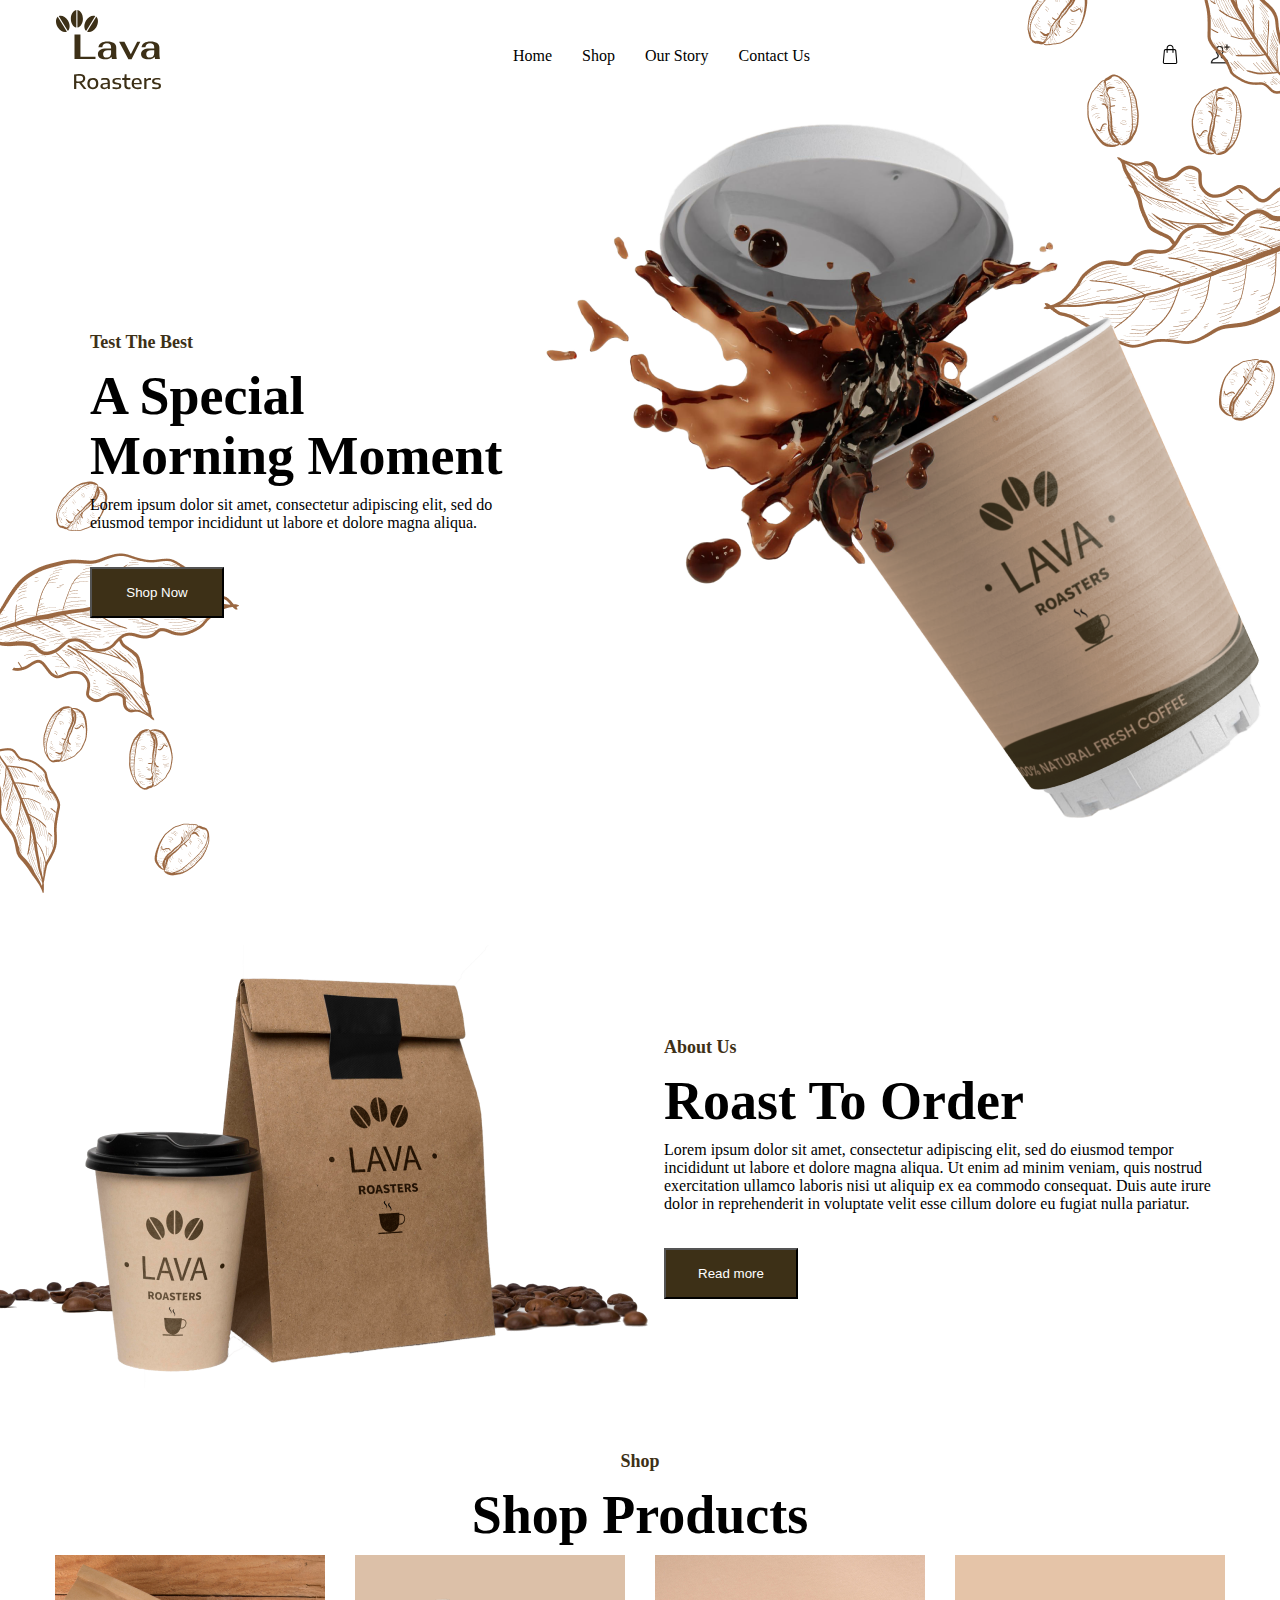
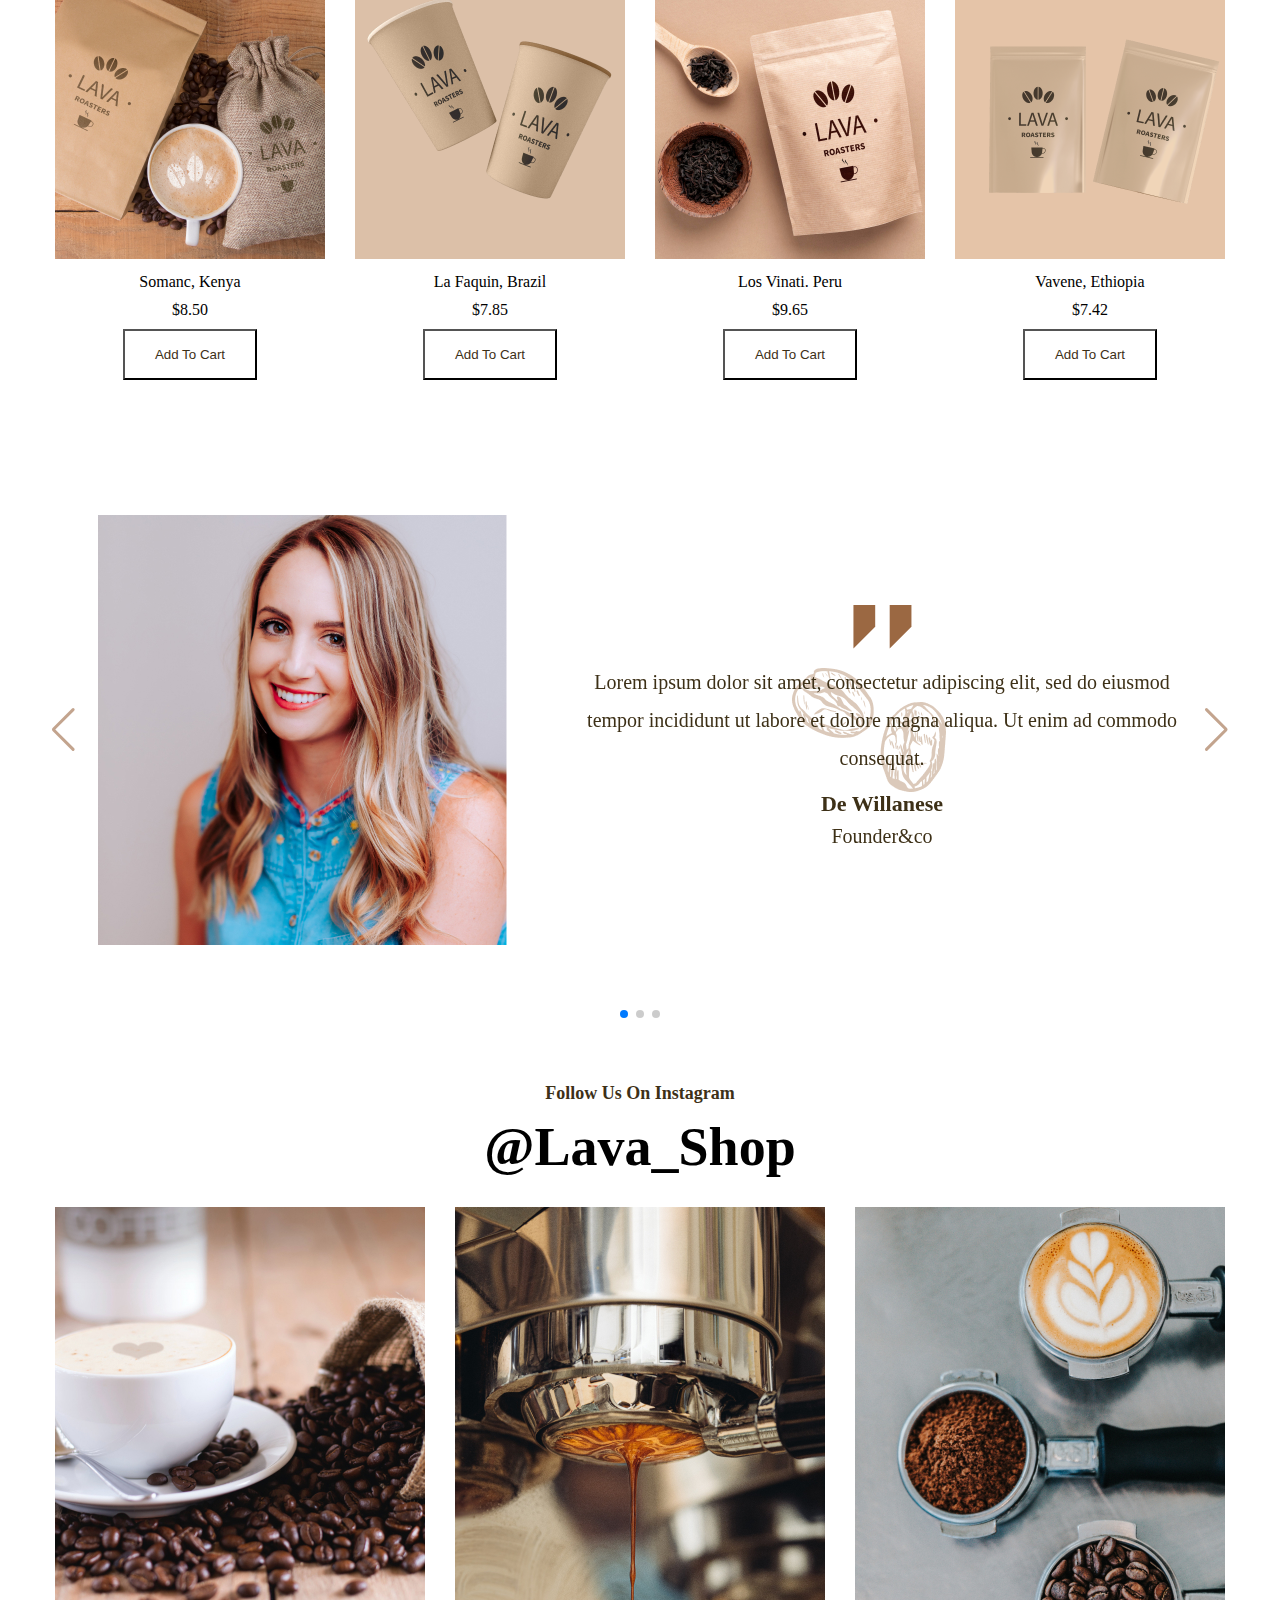
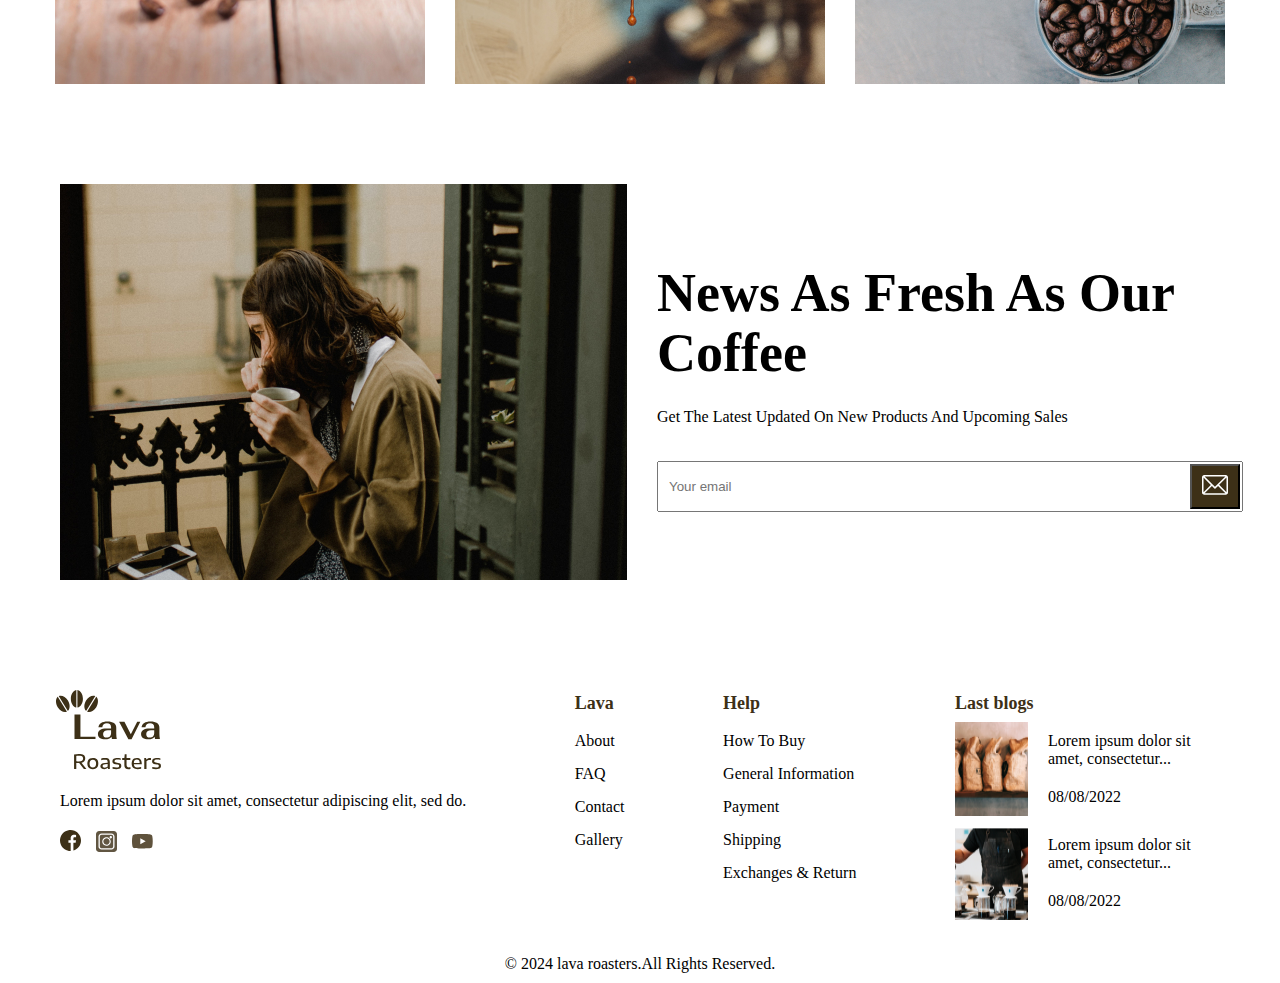
==== index.html @ 175c888f "05.05" ====
<!DOCTYPE html>
<html lang="en">
<head>
    <link
            rel="stylesheet"
            href="https://cdn.jsdelivr.net/npm/swiper@11/swiper-bundle.min.css"
    />
    <link rel="stylesheet" href="css/style.css">
    <meta charset="UTF-8">
    <title>Lava Roasters</title>
</head>
<body>
<div class="container">
    <header class="header">
        <nav class="header__menu">
            <a href="index.html"><img src="images/icons/logo.svg" alt="logo Lava Roasters" class="logo"></a>
            <ul class="header__menu-list">
                <li class="header__menu-item">
                    <ul class="header__menu-sublist">
                        <li class="header__menu-item"><a href="index.html" class="link">Home</a></li>
                        <li class="header__menu-item"><a href="shop.html" class="link">Shop</a></li>
                        <li class="header__menu-item"><a href="story.html" class="link">Our Story</a></li>
                        <li class="header__menu-item"><a href="contact-us.html" class="link">Contact Us</a></li>
                    </ul>
                </li>
                <li class="header__menu-item">
                    <ul class="header__menu-sublist">
                        <li class="header__menu-item"><a id="cart" href="#" class="link">
                            <img src="images/icons/cart.svg" alt="cart" class="header__menu-img"></a></li>
                        <li class="header__menu-item"><a id="logIn" href="#" class="link">
                            <img id="profile" src="images/icons/logIn.png" alt="profile" class="header__menu-img"></a></li>
                    </ul>
                </li>
            </ul>
        </nav>
    </header>

    <main class="main">
        <img id="list-left" src="images/icons/list-left.png" alt="list-left">
        <img id="list-right" src="images/icons/list-right.png" alt="list-right">
        <section class="main-section">
            <div class="main-section__content">
                <p class="text-18px">Test The Best</p>
                <h1 class="main-title">A Special <br>
                    Morning Moment</h1>
                <p class="text">Lorem ipsum dolor sit amet, consectetur adipiscing elit, sed do eiusmod tempor incididunt ut labore et dolore magna aliqua.</p>
                <button class="button">Shop Now</button>
            </div>
            <img id="main-cup" src="images/main-cup.png" alt="main-cup">
        </section>

        <section class="about-us">
            <img id="grains" src="images/grains.png" alt="grains">
            <img id="full-set" src="images/full-set.png" alt="full-set">
            <div class="main-section__content">
                <p class="text-18px">About Us</p>
                <h2 class="main-title">Roast To Order</h2>
                <p class="text">Lorem ipsum dolor sit amet, consectetur adipiscing elit, sed
                    do eiusmod tempor incididunt ut labore et dolore magna aliqua. Ut enim
                    ad minim veniam, quis nostrud exercitation ullamco laboris nisi ut aliquip
                    ex ea commodo consequat. Duis aute irure dolor in reprehenderit in voluptate
                    velit esse cillum dolore eu fugiat nulla pariatur.</p>
                <button class="button"><a href="about-us.html" class="link">Read more</a></button>
            </div>
        </section>

        <section class="products">
            <p class="text-18px">Shop</p>
            <h2 class="main-title">Shop Products</h2>
            <div class="product__cards">
                <div class="product__card">
                    <img src="images/cards/card1.jpg" alt="card1" class="product__card-img">
                    <p class="text">Somanc, Kenya</p>
                    <p class="text">$8.50</p>
                    <button class="button white-button">Add To Cart</button>
                </div>
                <div class="product__card">
                    <img id="card2" src="images/cards/card2.jpg" alt="card2" class="product__card-img">
                    <img id="card2-content" src="images/cards/card2-content.png" alt="card2" class="card-content product__card-img">
                    <p class="text">La Faquin, Brazil</p>
                    <p class="text">$7.85</p>
                    <button class="button white-button">Add To Cart</button>
                </div>
                <div class="product__card">
                    <img src="images/cards/card3.jpg" alt="card3" class="product__card-img">
                    <p class="text">Los Vinati. Peru</p>
                    <p class="text">$9.65</p>
                    <button class="button white-button">Add To Cart</button>
                </div>
                <div class="product__card">
                    <img src="images/cards/card4.png" alt="card4" class="product__card-img">
                    <p class="text">Vavene, Ethiopia</p>
                    <p class="text">$7.42</p>
                    <button class="button white-button">Add To Cart</button>
                </div>
            </div>
        </section>

        <section class="feedback">
            <div class="swiper">
                <div class="swiper-wrapper">
                    <div class="swiper-slide">
                        <img src="images/swiper/person1.jpg" alt="person1" class="swiper-slide-img">
                        <div class="swiper-slide-content">
                            <img class="swiper-background" src="images/swiper/back.png" alt="">
                            <img class="forging" src="images/icons/forging.svg" alt="">
                            <p class="text-20px">Lorem ipsum dolor sit amet, consectetur adipiscing elit, sed do eiusmod tempor incididunt ut labore et dolore magna aliqua. Ut enim ad commodo consequat.</p>
                            <p class="text-22px">De Willanese</p>
                            <p class="text-20px">Founder&co</p>
                        </div>
                    </div>
                    <div class="swiper-slide">
                        <img src="images/swiper/person1.jpg" alt="person1" class="swiper-slide-img">
                        <div class="swiper-slide-content">
                            <img class="swiper-background" src="images/swiper/back.png" alt="">
                            <img class="forging" src="images/icons/forging.svg" alt="">
                            <p class="text-20px">Lorem ipsum dolor sit amet, consectetur adipiscing elit, sed do eiusmod tempor incididunt ut labore et dolore magna aliqua. Ut enim ad commodo consequat.</p>
                            <p class="text-22px">De Willanese</p>
                            <p class="text-20px">Founder&co</p>
                        </div>
                    </div>
                    <div class="swiper-slide">
                        <img src="images/swiper/person1.jpg" alt="person1" class="swiper-slide-img">
                        <div class="swiper-slide-content">
                            <img class="swiper-background" src="images/swiper/back.png" alt="">
                            <img class="forging" src="images/icons/forging.svg" alt="">
                            <p class="text-20px">Lorem ipsum dolor sit amet, consectetur adipiscing elit, sed do eiusmod tempor incididunt ut labore et dolore magna aliqua. Ut enim ad commodo consequat.</p>
                            <p class="text-22px">De Willanese</p>
                            <p class="text-20px">Founder&co</p>
                        </div>
                    </div>
                </div>
                <div class="swiper-pagination"></div>

                <div class="swiper-button-prev"></div>
                <div class="swiper-button-next"></div>
            </div>
        </section>

        <section class="instagram">
            <p class="text-18px">Follow Us On Instagram</p>
            <h2 class="main-title">@Lava_Shop</h2>
            <div class="instagram__cards">
                <img src="images/instagram/card1.jpg" alt="card1" class="instagram__card-img">
                <img src="images/instagram/card2.jpg" alt="card2" class="instagram__card-img">
                <img src="images/instagram/card3.jpg" alt="card3" class="instagram__card-img">
            </div>
        </section>

        <section class="mailing">
            <img src="images/mailing.jpg" alt="mailing-img" class="mailing-img">
            <div class="mailing__content">
                <h2 class="main-title">News As Fresh As
                    Our Coffee</h2>
                <p class="text">Get The Latest Updated On New Products And Upcoming Sales</p>
                <label for="inputMailing" class="input-container">
                    <input id="inputMailing" type="email" placeholder="Your email">
                    <button id="letter-button" class="button letter-button" type="submit"><img src="images/icons/letter.svg" alt="" class="letter"></button>
                </label>

            </div>
        </section>
    </main>

    <footer class="footer">
        <div class="footer__blocks">
        <div class="footer__block">
            <a class="link" href="#"><img src="images/icons/logo.svg" alt="logo" class="logo"></a>
            <p class="text">Lorem ipsum dolor sit amet, consectetur adipiscing elit,
                sed do.</p>
            <div class="socials">
                <a class="link" href="#"><img src="images/icons/facebook.svg" alt="facebook" class="social"></a>
                <a class="link" href="#"><img src="images/icons/instagram.svg" alt="instagram" class="social"></a>
                <a class="link" href="#"><img src="images/icons/youtube.svg" alt="youtube" class="social"></a>
            </div>
        </div>
        <div class="footer__block">
            <p class="text-18px">Lava</p>
            <ul class="footer=list">
                <li class="footer-item"><a class="link" href="#">About</a></li>
                <li class="footer-item"><a class="link" href="#">FAQ</a></li>
                <li class="footer-item"><a class="link" href="#">Contact</a></li>
                <li class="footer-item"><a class="link" href="#">Gallery</a></li>
            </ul>
        </div>
        <div class="footer__block">
            <p class="text-18px">Help</p>
            <ul class="footer=list">
                <li class="footer-item"><a class="link" href="#">How To Buy</a></li>
                <li class="footer-item"><a class="link" href="#">General Information</a></li>
                <li class="footer-item"><a class="link" href="#">Payment</a></li>
                <li class="footer-item"><a class="link" href="#">Shipping</a></li>
                <li class="footer-item"><a class="link" href="#">Exchanges & Return</a></li>
            </ul>
        </div>
        <div class="footer__block">
            <p class="text-18px">Last blogs</p>
            <div class="footer__blog">
                <img src="images/blog/blog1.png" alt="blog1" class="footer__blog-img">
                <a href="#" class="link"><p class="text">Lorem ipsum dolor sit amet, consectetur...</p>
                <p class="text">08/08/2022</p></a>
            </div>
            <div class="footer__blog">
                <img src="images/blog/blog2.png" alt="blog2" class="footer__blog-img">
                <a href="#" class="link"><p class="text">Lorem ipsum dolor sit amet, consectetur...</p>
                    <p class="text">08/08/2022</p></a>
            </div>
        </div>
        </div>
        <p class="footer-text">© 2024 lava roasters.All Rights Reserved.</p>
    </footer>



    <form id="logInForm" action="" class="registerForm">
            <label for="inputLogInEmail"><input id="inputLogInEmail" type="email" class="register-input" placeholder="email"></label>
            <label for="inputLogInPassword"><input id="inputLogInPassword" type="password" class="register-input" placeholder="password"></label><br>
        <div class="options">
            <label>show password <input id="logInCheckbox" class="checkboxShowPassword" type="checkbox" placeholder=""></label>
            <a href="#" class="form-link">Forgot password?</a>
        </div>
        <div class="buttons">
            <button id="formLogIn" class="form-button">LogIn</button>
            <button id="formSignUp"  class="form-button">SignUp</button>
        </div>
    </form>
    <form id="signUpForm" action="" class="registerForm">
        <label for="inputSignUpEmail"><input id="inputSignUpEmail" type="email" class="register-input" placeholder="email"></label>
        <label for="inputSignUpPassword"><input id="inputSignUpPassword" type="password" class="register-input" placeholder="password"></label>
        <label>show password <input id="signUpCheckbox" class="checkboxShowPassword" type="checkbox" placeholder=""></label>

        <div class="buttons">
            <button id="backForm" class="form-button">Back</button>
            <button id="signUpProfile" class="form-button">SignUp</button>
        </div>
    </form>
</div>

<script src="https://cdn.jsdelivr.net/npm/swiper@11/swiper-bundle.min.js"></script>
<script src="js/swiper.js"></script>
<script src="js/script.js"></script>
</body>
</html>
---- css/style.css ----
*{
    padding: 0;
    margin: 0;
}
a{
    text-decoration: none;
    color: black;
}
button a {
    color: white;
}
ul{
    list-style: none;
}
.container  {
    max-width: 1200px;
    margin: 10px auto;
}
.button{
    width: 134px;
    height: 51px;
    background: #3D3017;
    color: #fff;
    margin-top: 35px;
}

.white-button{
    background: #fff;
    color: #3D3017;
    margin-top: 10px;
}

/*----------------header ----------------------------*/
.header__menu, .header__menu-list, .header__menu-sublist{
    display: flex;
    justify-content: space-between;
    align-items: center;
}
.header__menu{
    padding:  0 10px;
}
.header__menu-list{
    gap: 350px;
}
.header__menu-sublist{
    gap: 30px;
}

.header__menu-img{
    width: 20px;
    height: 20px;
}
#profileImg{
    display: none;
}
/*-----------------main-section-*----------------*/
.main-section, .about-us{
    display: flex;
    justify-content: center;
    align-items: center;
    position: relative;
}
#list-left {
    position: absolute;
    left: 0;
    top: 480px;
}
#list-right {
    position: absolute;
    right: 0;
    top: 0;
}
.main-section__content{
    margin-left: 50px;
}
.main-title{
    font-size: 54px;
    font-weight: 600;
    line-height: 60px;
    text-align: left;
    margin: 10px 0;
}
#main-cup{
    margin-right: -50px;
}
/*-----------------about-us-----------------*/
.about-us{
    gap: 100px;
    margin: 100px 0 60px;
}
#grains{
    position: absolute;
    left: -60px;
    top: 35px;
    z-index: -1;
}
/*.-----------------products------------------------------*/
.products, .products .main-title, .title .main-title{
    text-align: center;
}
.product__cards{
    display: flex;
    justify-content: center;
    gap: 30px;
    flex-wrap: wrap;
}

.product__card{
    position: relative;
}

.card-content{
    position: absolute;
    top: 30px;
    left: 0;
    z-index: 1;
}

.product__card .text{
    padding-top: 10px;
}
/*----------------------Feedback----------------------*/
.feedback{
    margin: 50px 0;
}
.swiper {
    width: 1200px;
    height: 600px;
}
.swiper-slide{
    display: flex;
    justify-content: center;
    align-items: center;
    gap: 75px;
}
.swiper-button-prev, .swiper-button-next{
    color: #9B684299;
}
.swiper-slide-content{
    text-align: center;
    max-width: 600px;
    position: relative;
}
.swiper-background{
    position: absolute;
    z-index: -1;
    left: 35%;
    top: 25%;
}
.forging{
    margin-bottom: 10px;
}
.text-20px{
    font-size: 20px;
    font-weight: 400;
    line-height: 38px;
    color: #3D3017;
}
.text-22px{
    font-size: 22px;
    font-weight: 600;
    line-height: 26px;
    color: #3D3017;
    margin: 14px 0 0px;
}
/*------------------instagram------------------------*/
.instagram, .instagram .main-title{
    text-align: center;
}
.instagram__cards{
    display: flex;
    justify-content: center;
    gap: 30px;
    padding: 0 20px;
    margin-top: 30px;
}
/*------------------mailing-----------------------*/

.mailing{
    padding:0 20px;
    margin: 100px 0;
    display: flex;
    justify-content: center;
    align-items: center;
    gap: 30px;
}
.mailing__content{
    max-width: 570px;
}
.mailing__content .text{
    margin: 25px 0 35px;
}
.input-container {
    position: relative;
}

#inputMailing {
    width: 90%;
    height: 47px;
    padding: 0 65px 0 10px;
}

.letter-button {
    position: absolute;
    right: 3px;
    top: -48px;
    width: 50px;
    height: 45px;
}


/*------------------FORM------------------------------*/
body.scroll-lock {
    overflow: hidden;
}
.registerForm {
    display: none;
    position: fixed;
    top: 50%;
    left: 50%;
    transform: translate(-50%, -50%);
    text-align: center;
    background: gray;
    width: 15%;
    height: 18%;
    flex-direction: column;
    gap: 10px;
    align-items: center;
    padding: 20px 0;
}

.form-link {
    text-decoration: underline;
    color: blue;
}
.form-button{
    width: 70px;
    height: 20px;
}
.options{
    display: flex;
    gap: 20px;
}
.register-input{
    padding: 0 10px;
    margin: 0 10px;
    width: 120px;
    height: 25px;
}
/*----------------footer-----------------------------*/
.footer__blocks{
    display: flex;
    justify-content: space-between;
    padding: 10px;
}
.footer__blocks .text {
    max-width: 450px;
    padding: 10px;
}

.footer-text{
    text-align: center;
    margin-top: 20px;
}
.footer__blog {
    max-width: 270px;
    display: flex;
    gap: 10px;
    padding: 5px 5px 5px 0;
}
.text-18px{
    font-size: 18px;
    font-weight: 700;
    line-height: 27px;
    color: #3D3017;
}
.footer-item{
    padding-top: 15px;
}
.socials{
    padding: 10px;
    display: flex;
    gap: 15px;
    align-items: center;
}


/*---------------about-us.html-----------------*/
.title{
    text-align: center;
    margin-top: 100px;
}

/*----------------video--------------------*/
.video {
    margin-left: -31%;
}
/*------------coffee-maker------------------*/
.coffee-maker{
    display: flex;
    gap: 100px;
    justify-content: center;
    align-items: center;
    margin: 120px 0;
}
.coffee-maker__content{
    max-width: 570px;
}
/*----------shop--------------------*/
.shop{
    margin-top: 100px;
}
.shop .product__card{
    text-align: center;
    width: 370px;
}
.shop .card-content{
    left: 30px;
}
/*--------------contact--------------------*/
.contact{
    margin-top: 100px;
}
.contact-form{
    display: flex;
    gap: 65px;
}
.contact__form{
    display: flex;
    flex-direction: column;
    gap: 50px;
    align-items: center;
}
.contact-input{
    padding: 0 20px 0 10px;
    font-size: 20px;
    border: none;
    border-bottom: 1px solid black;
    width: 250px;
}
.input__row input + input {
    margin-left: 40px;
}
.contact__content .text-20px{
    color: #9B6842;
}
.contact__content .text-20px + .contact-content .text {
    margin-top: 10px;
}
.contact__content .text + .contact__content .text-20px {
    margin-top: 32px;
}
.button-contact .button {
    margin: 0;
}
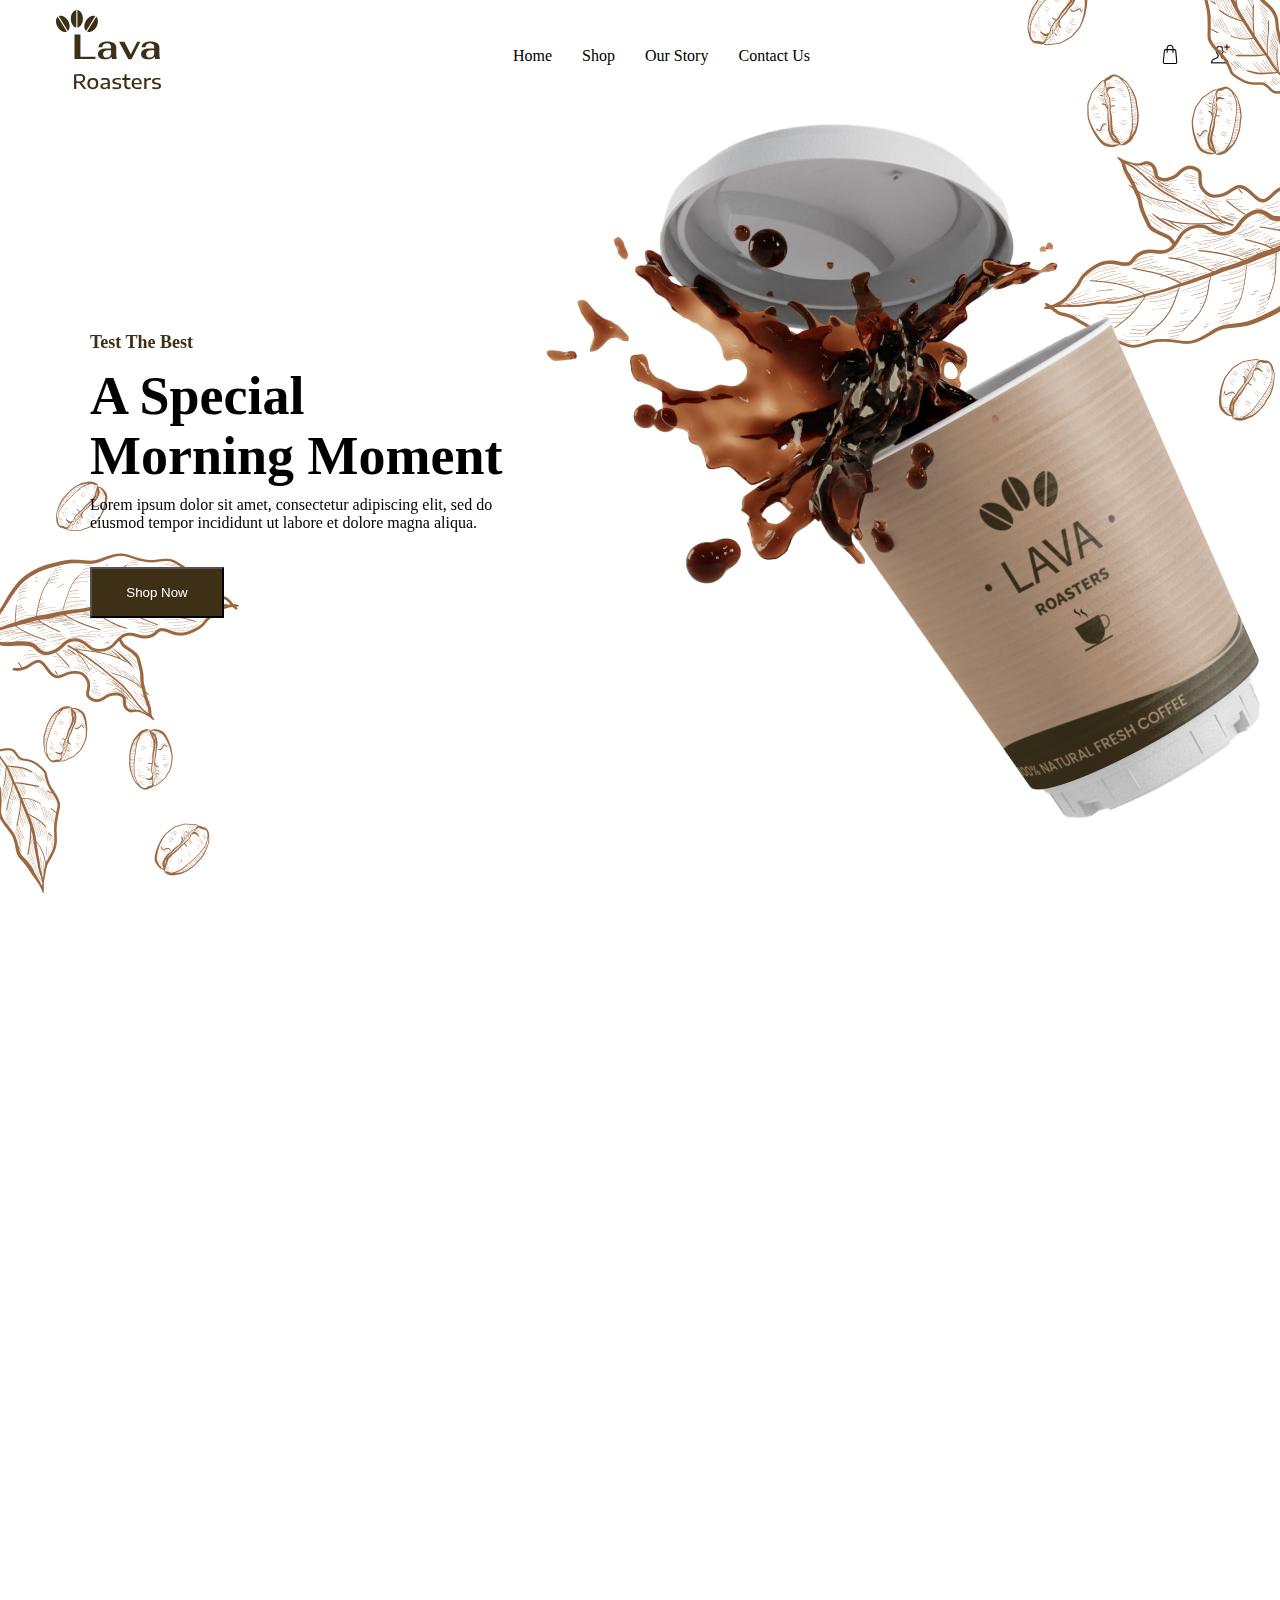
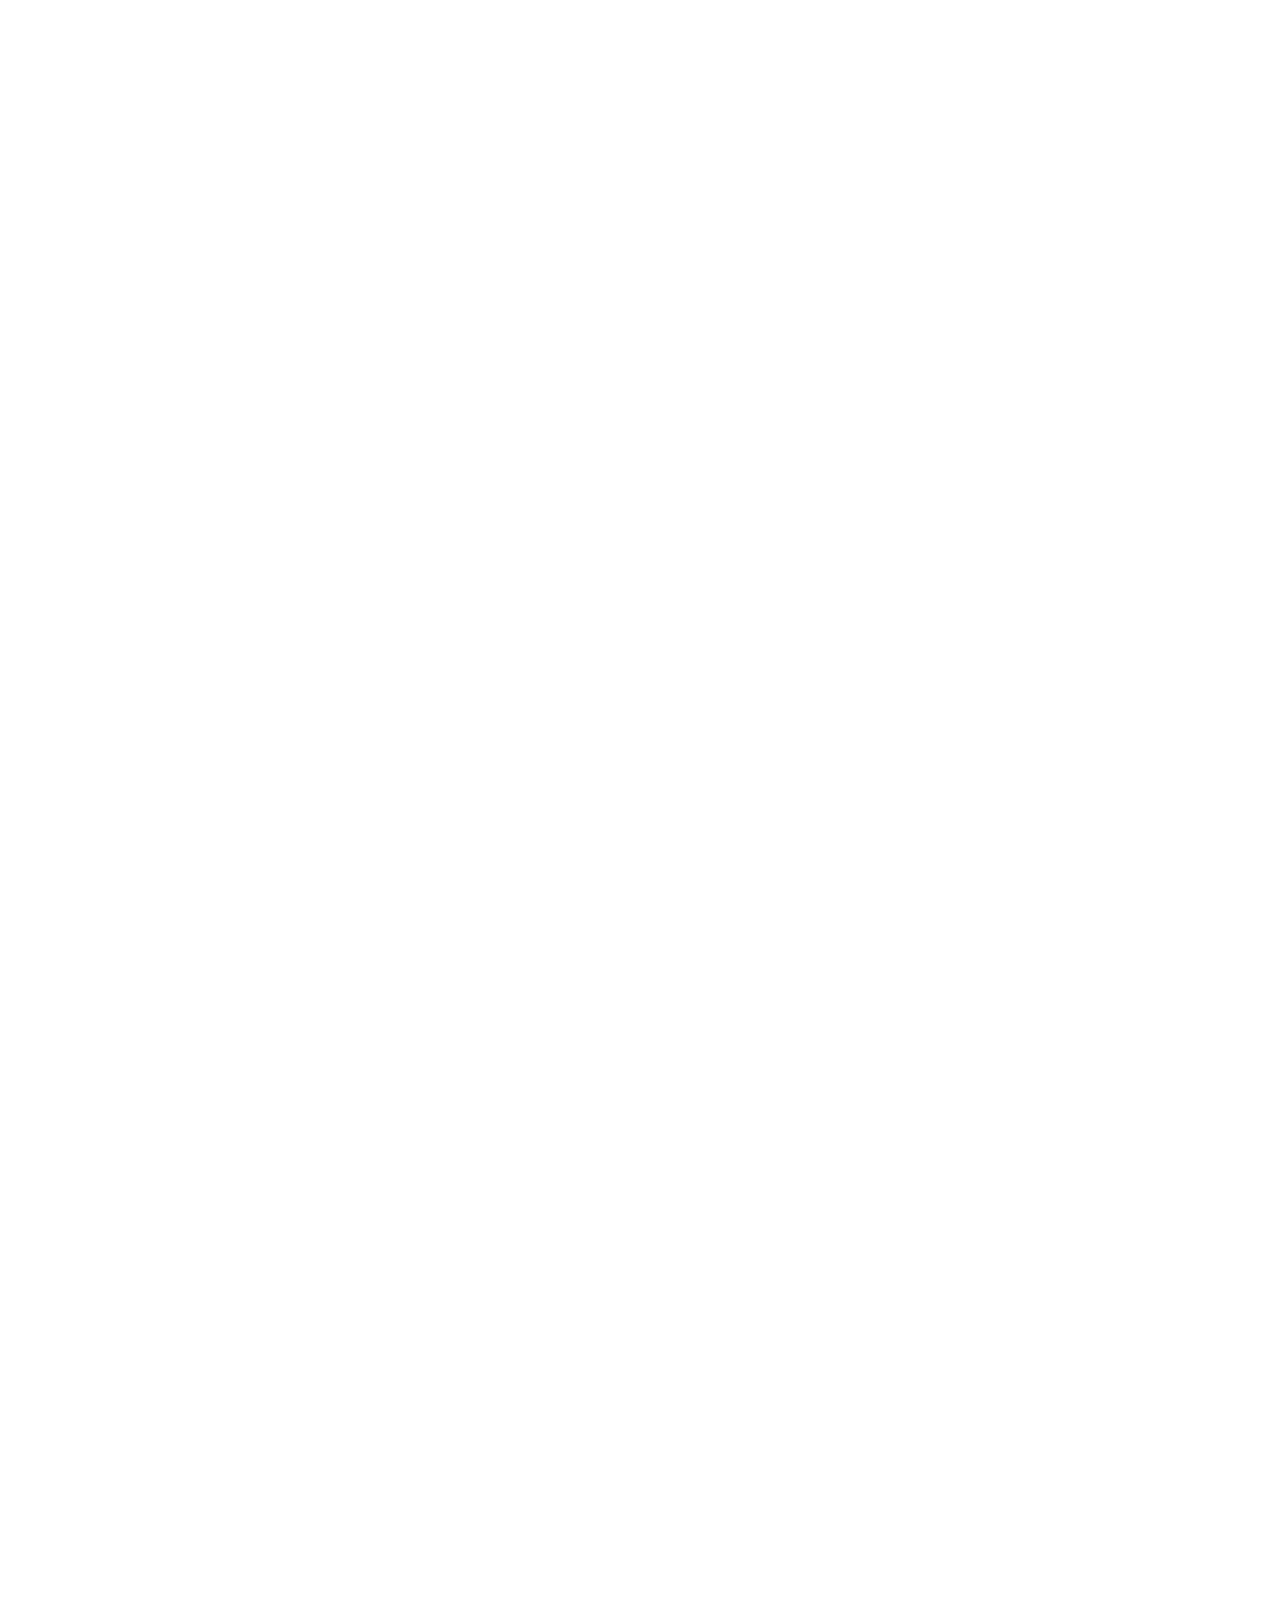
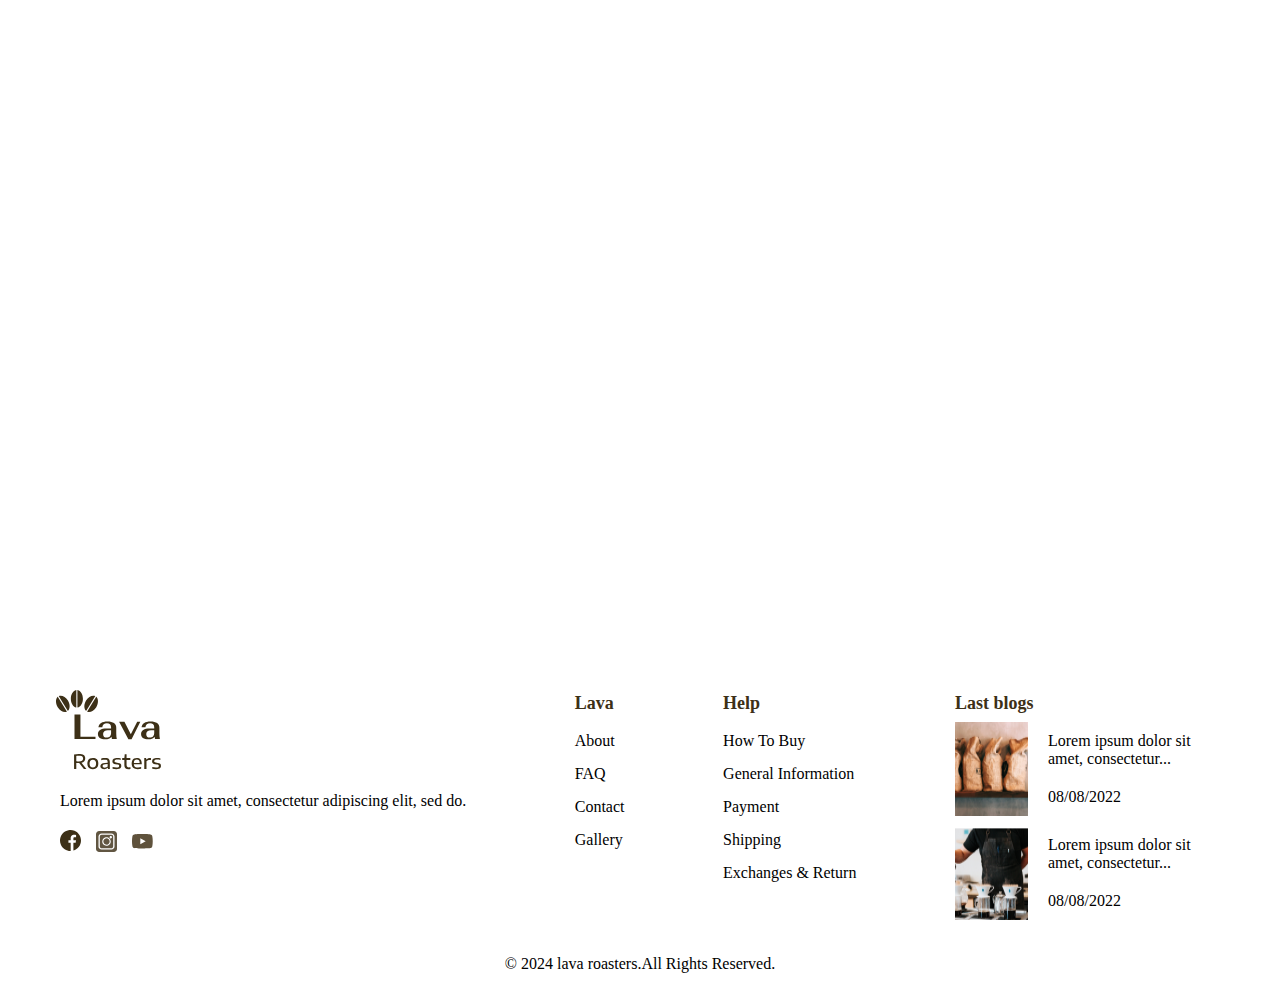
==== commit 52cc7026: "aos" ====
--- a/index.html
+++ b/index.html
@@ -5,6 +5,7 @@
             rel="stylesheet"
             href="https://cdn.jsdelivr.net/npm/swiper@11/swiper-bundle.min.css"
     />
+    <link href="https://unpkg.com/aos@2.3.1/dist/aos.css" rel="stylesheet">
     <link rel="stylesheet" href="css/style.css">
     <meta charset="UTF-8">
     <title>Lava Roasters</title>
@@ -27,7 +28,7 @@
                     <ul class="header__menu-sublist">
                         <li class="header__menu-item"><a id="cart" href="#" class="link">
                             <img src="images/icons/cart.svg" alt="cart" class="header__menu-img"></a></li>
-                        <li class="header__menu-item"><a id="logIn" href="#" class="link">
+                        <li class="header__menu-item"><a id="login" href="#" class="link">
                             <img id="profile" src="images/icons/logIn.png" alt="profile" class="header__menu-img"></a></li>
                     </ul>
                 </li>
@@ -38,7 +39,7 @@
     <main class="main">
         <img id="list-left" src="images/icons/list-left.png" alt="list-left">
         <img id="list-right" src="images/icons/list-right.png" alt="list-right">
-        <section class="main-section">
+        <section data-aos="fade-up-left" data-aos-duration="2000" class="main-section">
             <div class="main-section__content">
                 <p class="text-18px">Test The Best</p>
                 <h1 class="main-title">A Special <br>
@@ -49,7 +50,7 @@
             <img id="main-cup" src="images/main-cup.png" alt="main-cup">
         </section>
 
-        <section class="about-us">
+        <section data-aos="fade-right" data-aos-duration="2000" class="about-us">
             <img id="grains" src="images/grains.png" alt="grains">
             <img id="full-set" src="images/full-set.png" alt="full-set">
             <div class="main-section__content">
@@ -64,7 +65,7 @@
             </div>
         </section>
 
-        <section class="products">
+        <section data-aos="zoom-in" data-aos-duration="1000" class="products">
             <p class="text-18px">Shop</p>
             <h2 class="main-title">Shop Products</h2>
             <div class="product__cards">
@@ -96,7 +97,7 @@
             </div>
         </section>
 
-        <section class="feedback">
+        <section data-aos="zoom-in" class="feedback">
             <div class="swiper">
                 <div class="swiper-wrapper">
                     <div class="swiper-slide">
@@ -137,7 +138,7 @@
             </div>
         </section>
 
-        <section class="instagram">
+        <section data-aos="zoom-in-up" class="instagram">
             <p class="text-18px">Follow Us On Instagram</p>
             <h2 class="main-title">@Lava_Shop</h2>
             <div class="instagram__cards">
@@ -147,7 +148,7 @@
             </div>
         </section>
 
-        <section class="mailing">
+        <section data-aos="fade-left" data-aos-duration="1200" class="mailing">
             <img src="images/mailing.jpg" alt="mailing-img" class="mailing-img">
             <div class="mailing__content">
                 <h2 class="main-title">News As Fresh As
@@ -162,7 +163,7 @@
         </section>
     </main>
 
-    <footer class="footer">
+    <footer  class="footer">
         <div class="footer__blocks">
         <div class="footer__block">
             <a class="link" href="#"><img src="images/icons/logo.svg" alt="logo" class="logo"></a>
@@ -212,32 +213,39 @@
 
 
 
-    <form id="logInForm" action="" class="registerForm">
-            <label for="inputLogInEmail"><input id="inputLogInEmail" type="email" class="register-input" placeholder="email"></label>
-            <label for="inputLogInPassword"><input id="inputLogInPassword" type="password" class="register-input" placeholder="password"></label><br>
+    <form id="formLogin" action="" class="registerForm">
+        <span id="closeLogin" class="close-times">&times;</span>
+            <label for="emailLogin"><input id="emailLogin" type="email" class="register-input" placeholder="@gmail.com"></label>
+            <label for="passwordLogin"><input id="passwordLogin" type="password" class="register-input" placeholder="password"></label><br>
         <div class="options">
-            <label>show password <input id="logInCheckbox" class="checkboxShowPassword" type="checkbox" placeholder=""></label>
+            <label for="checkboxLogin">show password <input id="checkboxLogin" class="checkboxShowPassword" type="checkbox"></label>
             <a href="#" class="form-link">Forgot password?</a>
         </div>
         <div class="buttons">
-            <button id="formLogIn" class="form-button">LogIn</button>
-            <button id="formSignUp"  class="form-button">SignUp</button>
+            <button id="buttonLogin" class="form-button">LogIn</button>
+            <button id="createAccount"  class="form-button">Create account</button>
         </div>
     </form>
-    <form id="signUpForm" action="" class="registerForm">
-        <label for="inputSignUpEmail"><input id="inputSignUpEmail" type="email" class="register-input" placeholder="email"></label>
-        <label for="inputSignUpPassword"><input id="inputSignUpPassword" type="password" class="register-input" placeholder="password"></label>
-        <label>show password <input id="signUpCheckbox" class="checkboxShowPassword" type="checkbox" placeholder=""></label>
+
+    <form id="formSignup" action="" class="registerForm">
+        <span id="closeSignup" class="close-times">&times;</span>
+        <label for="emailSignup"><input id="emailSignup" type="email" class="register-input" placeholder="@gmail.com"></label>
+        <label for="passwordSignup"><input id="passwordSignup" type="password" class="register-input" placeholder="password"></label>
+        <label for="checkboxSignup">show password <input id="checkboxSignup" class="checkboxShowPassword" type="checkbox" placeholder=""></label>
 
         <div class="buttons">
-            <button id="backForm" class="form-button">Back</button>
-            <button id="signUpProfile" class="form-button">SignUp</button>
+            <button id="buttonBack" class="form-button">Back</button>
+            <button id="buttonSignup" class="form-button">SignUp</button>
         </div>
     </form>
 </div>
 
+<script src="https://unpkg.com/aos@2.3.1/dist/aos.js"></script>
 <script src="https://cdn.jsdelivr.net/npm/swiper@11/swiper-bundle.min.js"></script>
 <script src="js/swiper.js"></script>
+<script src="js/login.js"></script>
+<script src="js/signup.js"></script>
 <script src="js/script.js"></script>
+
 </body>
 </html>--- a/css/style.css
+++ b/css/style.css
@@ -6,11 +6,14 @@
     text-decoration: none;
     color: black;
 }
-button a {
-    color: white;
-}
-ul{
-    list-style: none;
+.link:hover{
+    transform: scale(1.05);
+    color: #9B6842;
+}
+
+button:hover{
+    transform: scale(1.05);
+    border: 3px solid #9B6842;
 }
 .container  {
     max-width: 1200px;
@@ -23,11 +26,20 @@
     color: #fff;
     margin-top: 35px;
 }
-
 .white-button{
     background: #fff;
     color: #3D3017;
     margin-top: 10px;
+}
+
+button a {
+    color: white;
+}
+ul{
+    list-style: none;
+}
+body.scroll-lock {
+    overflow: hidden;
 }
 
 /*----------------header ----------------------------*/
@@ -210,9 +222,7 @@
 
 
 /*------------------FORM------------------------------*/
-body.scroll-lock {
-    overflow: hidden;
-}
+
 .registerForm {
     display: none;
     position: fixed;
@@ -227,15 +237,23 @@
     gap: 10px;
     align-items: center;
     padding: 20px 0;
-}
-
+    z-index: 50;
+    border: 5px solid #9B6842;
+}
+.close-times{
+    position: absolute;
+    font-size: 2em;
+    top: 5%;
+    right: 5%;
+    cursor: pointer;
+}
 .form-link {
     text-decoration: underline;
     color: blue;
 }
 .form-button{
-    width: 70px;
-    height: 20px;
+    width: 100px;
+    height: 30px;
 }
 .options{
     display: flex;
@@ -244,8 +262,8 @@
 .register-input{
     padding: 0 10px;
     margin: 0 10px;
-    width: 120px;
-    height: 25px;
+    width: 160px;
+    height: 30px;
 }
 /*----------------footer-----------------------------*/
 .footer__blocks{
